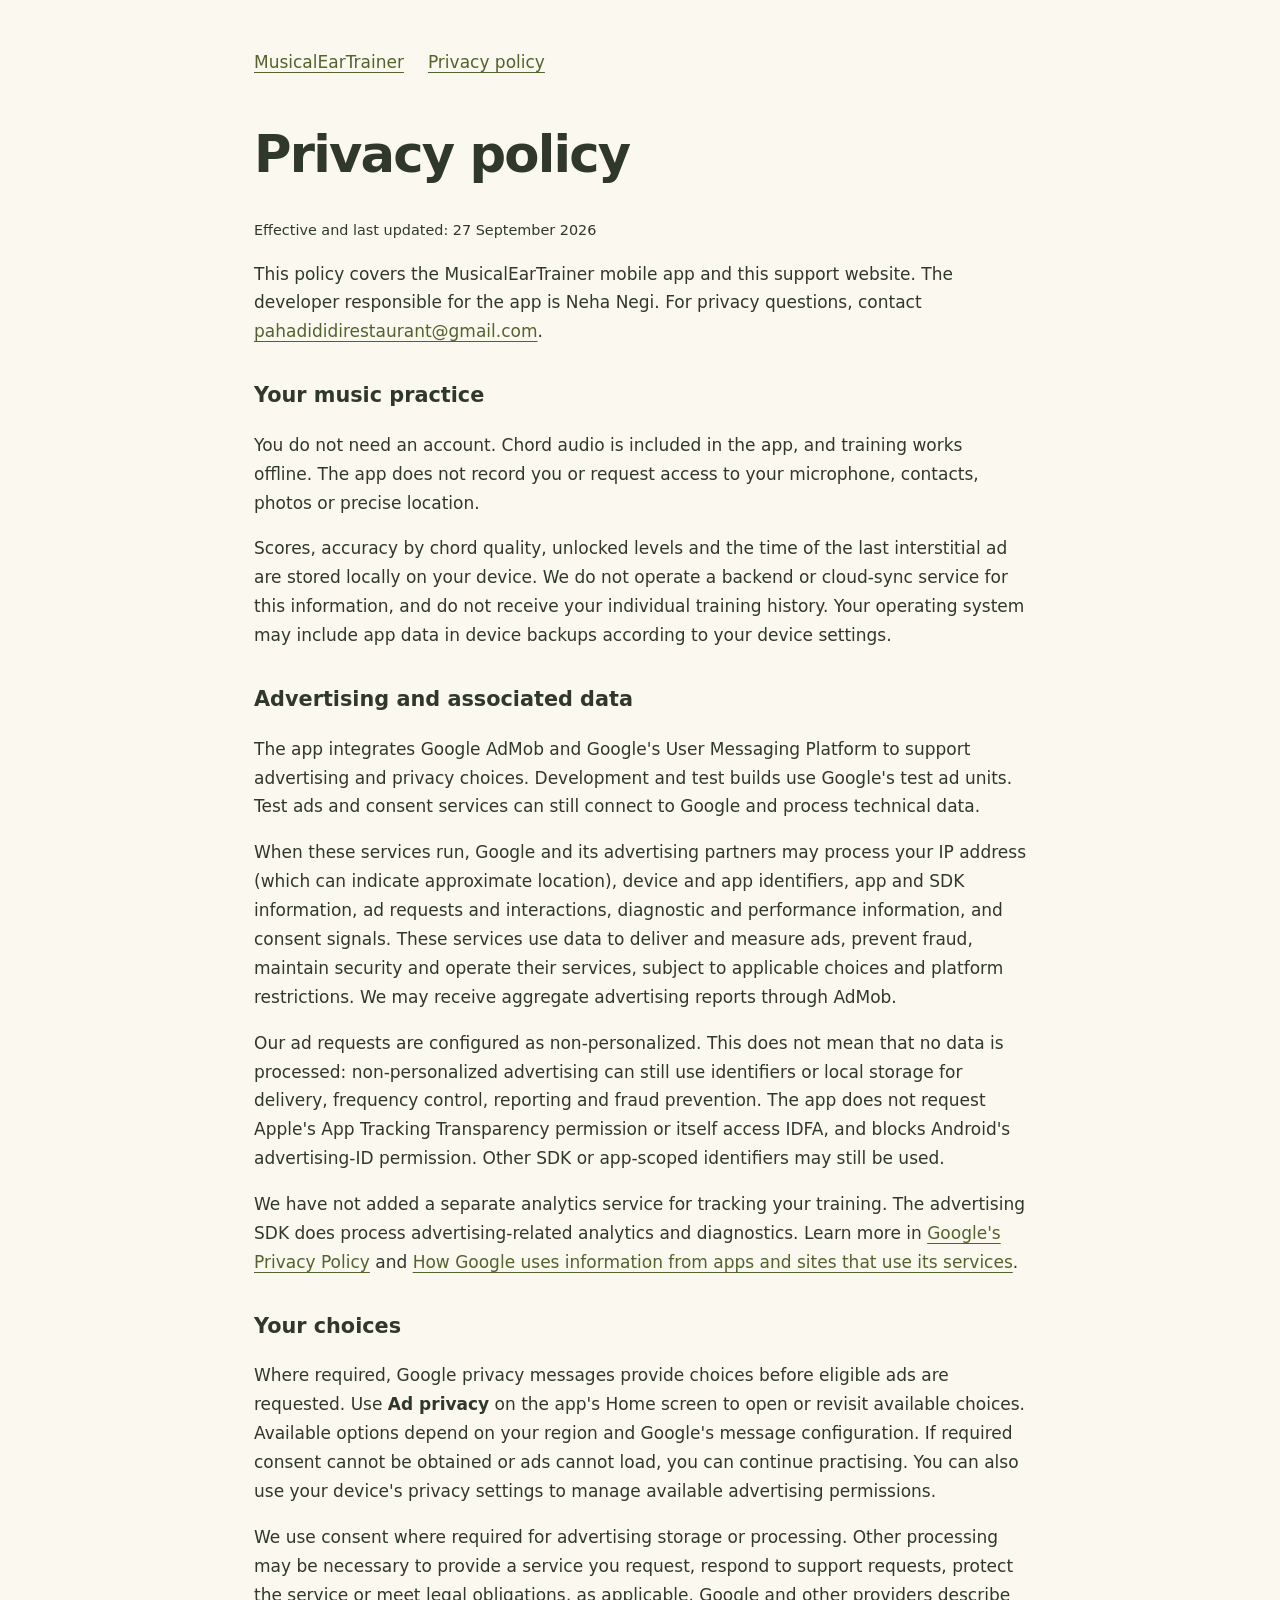
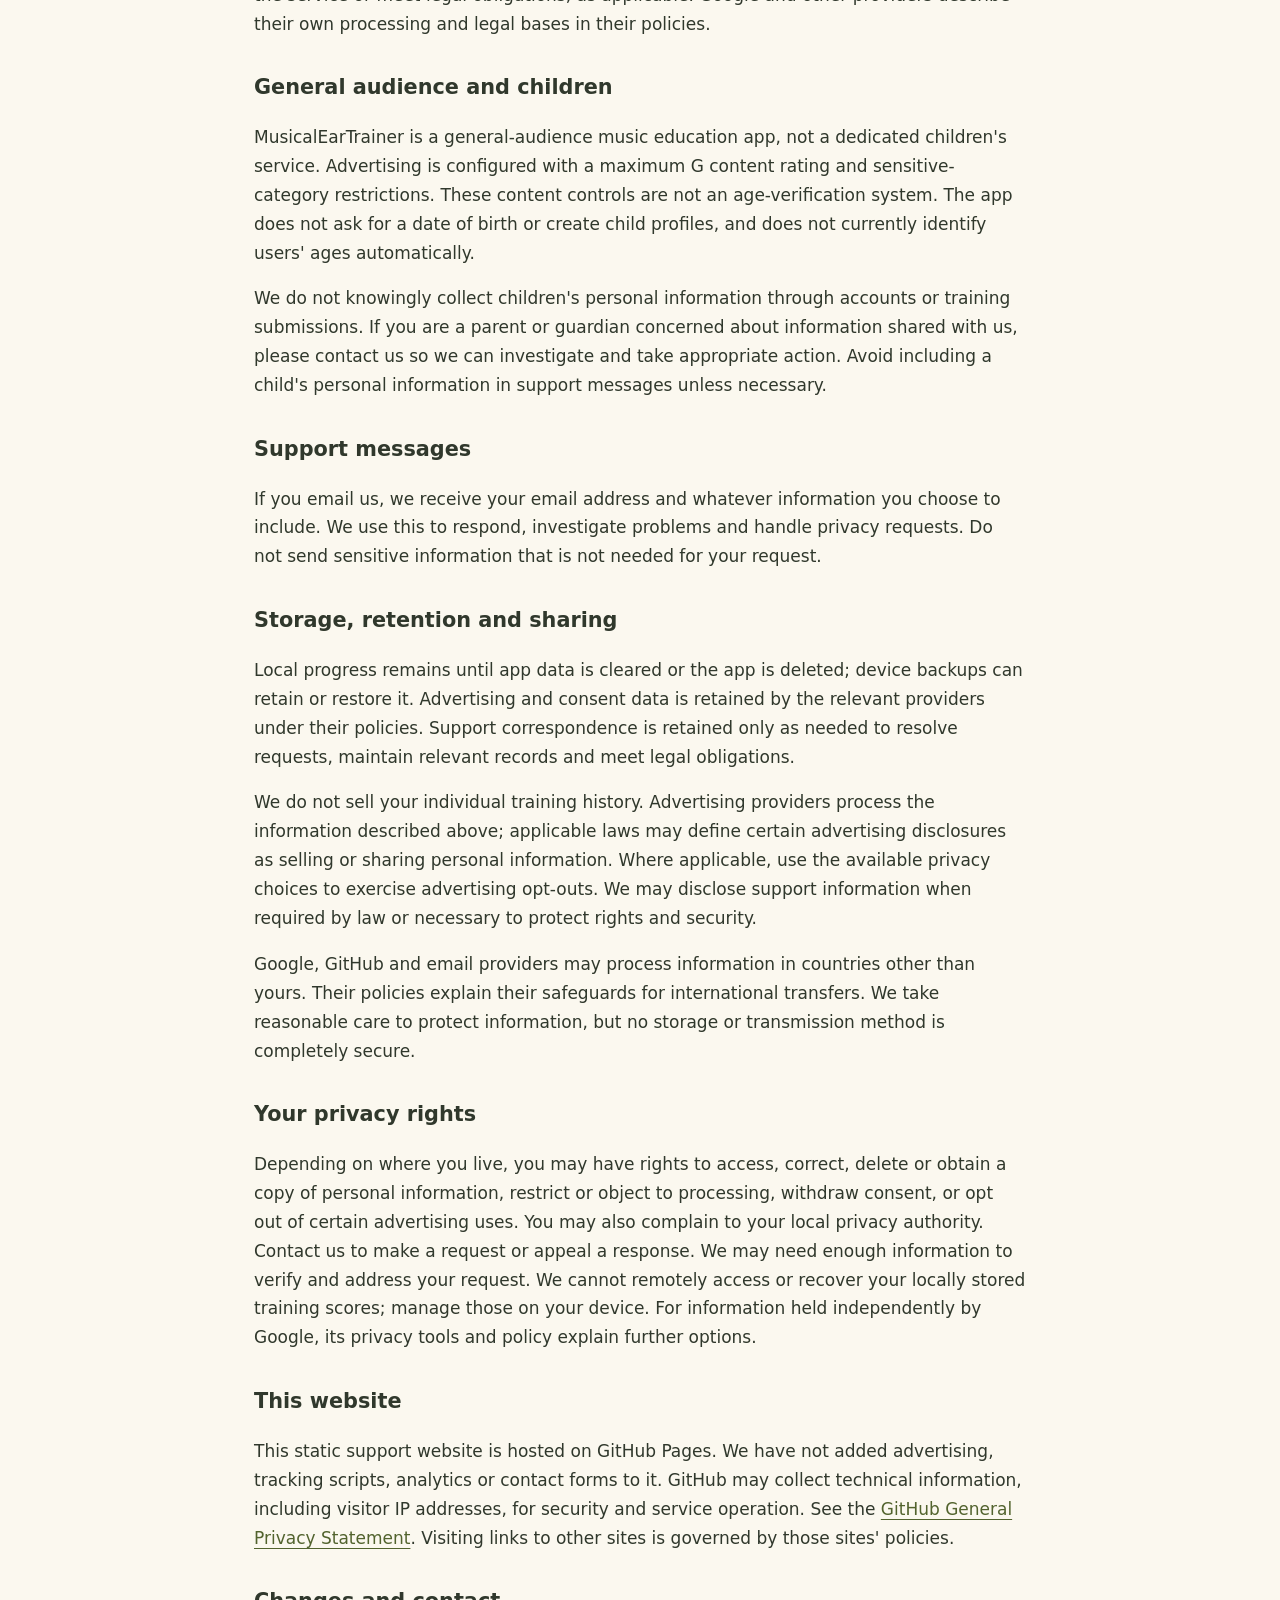
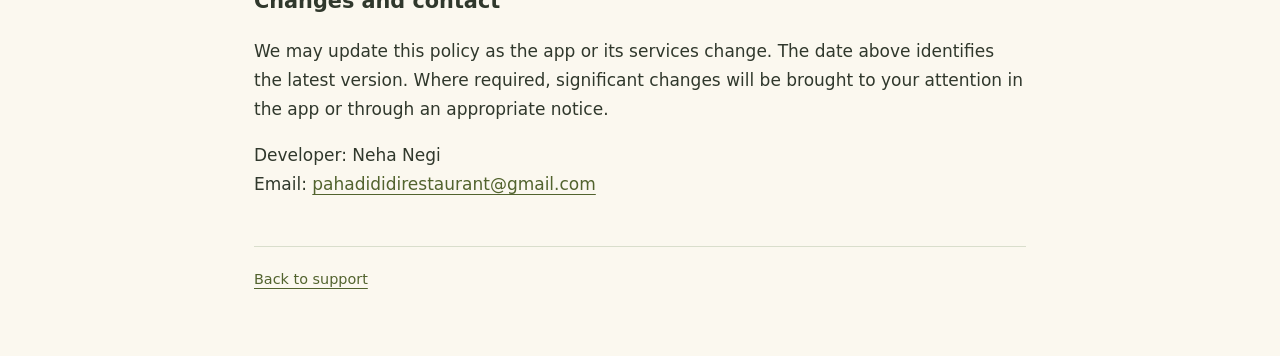
==== privacy/index.html @ 1f4c75d1 "Publish MusicalEarTrainer support and privacy policy" ====
<!doctype html><html lang="en"><head><meta charset="utf-8"><meta name="viewport" content="width=device-width,initial-scale=1"><meta name="description" content="Privacy policy for MusicalEarTrainer, developed by Neha Negi."><title>Privacy policy — MusicalEarTrainer</title><link rel="stylesheet" href="/style.css"></head><body><main><nav aria-label="Main"><a href="/">MusicalEarTrainer</a><a href="/privacy/" aria-current="page">Privacy policy</a></nav><h1>Privacy policy</h1><p class="date">Effective and last updated: 27 September 2026</p><p>This policy covers the MusicalEarTrainer mobile app and this support website. The developer responsible for the app is Neha Negi. For privacy questions, contact <a href="mailto:pahadididirestaurant@gmail.com">pahadididirestaurant@gmail.com</a>.</p>
<h2>Your music practice</h2><p>You do not need an account. Chord audio is included in the app, and training works offline. The app does not record you or request access to your microphone, contacts, photos or precise location.</p><p>Scores, accuracy by chord quality, unlocked levels and the time of the last interstitial ad are stored locally on your device. We do not operate a backend or cloud-sync service for this information, and do not receive your individual training history. Your operating system may include app data in device backups according to your device settings.</p>
<h2>Advertising and associated data</h2><p>The app integrates Google AdMob and Google's User Messaging Platform to support advertising and privacy choices. Development and test builds use Google's test ad units. Test ads and consent services can still connect to Google and process technical data.</p><p>When these services run, Google and its advertising partners may process your IP address (which can indicate approximate location), device and app identifiers, app and SDK information, ad requests and interactions, diagnostic and performance information, and consent signals. These services use data to deliver and measure ads, prevent fraud, maintain security and operate their services, subject to applicable choices and platform restrictions. We may receive aggregate advertising reports through AdMob.</p><p>Our ad requests are configured as non-personalized. This does not mean that no data is processed: non-personalized advertising can still use identifiers or local storage for delivery, frequency control, reporting and fraud prevention. The app does not request Apple's App Tracking Transparency permission or itself access IDFA, and blocks Android's advertising-ID permission. Other SDK or app-scoped identifiers may still be used.</p><p>We have not added a separate analytics service for tracking your training. The advertising SDK does process advertising-related analytics and diagnostics. Learn more in <a href="https://policies.google.com/privacy">Google's Privacy Policy</a> and <a href="https://policies.google.com/technologies/partner-sites">How Google uses information from apps and sites that use its services</a>.</p>
<h2>Your choices</h2><p>Where required, Google privacy messages provide choices before eligible ads are requested. Use <strong>Ad privacy</strong> on the app's Home screen to open or revisit available choices. Available options depend on your region and Google's message configuration. If required consent cannot be obtained or ads cannot load, you can continue practising. You can also use your device's privacy settings to manage available advertising permissions.</p><p>We use consent where required for advertising storage or processing. Other processing may be necessary to provide a service you request, respond to support requests, protect the service or meet legal obligations, as applicable. Google and other providers describe their own processing and legal bases in their policies.</p>
<h2>General audience and children</h2><p>MusicalEarTrainer is a general-audience music education app, not a dedicated children's service. Advertising is configured with a maximum G content rating and sensitive-category restrictions. These content controls are not an age-verification system. The app does not ask for a date of birth or create child profiles, and does not currently identify users' ages automatically.</p><p>We do not knowingly collect children's personal information through accounts or training submissions. If you are a parent or guardian concerned about information shared with us, please contact us so we can investigate and take appropriate action. Avoid including a child's personal information in support messages unless necessary.</p>
<h2>Support messages</h2><p>If you email us, we receive your email address and whatever information you choose to include. We use this to respond, investigate problems and handle privacy requests. Do not send sensitive information that is not needed for your request.</p>
<h2>Storage, retention and sharing</h2><p>Local progress remains until app data is cleared or the app is deleted; device backups can retain or restore it. Advertising and consent data is retained by the relevant providers under their policies. Support correspondence is retained only as needed to resolve requests, maintain relevant records and meet legal obligations.</p><p>We do not sell your individual training history. Advertising providers process the information described above; applicable laws may define certain advertising disclosures as selling or sharing personal information. Where applicable, use the available privacy choices to exercise advertising opt-outs. We may disclose support information when required by law or necessary to protect rights and security.</p><p>Google, GitHub and email providers may process information in countries other than yours. Their policies explain their safeguards for international transfers. We take reasonable care to protect information, but no storage or transmission method is completely secure.</p>
<h2>Your privacy rights</h2><p>Depending on where you live, you may have rights to access, correct, delete or obtain a copy of personal information, restrict or object to processing, withdraw consent, or opt out of certain advertising uses. You may also complain to your local privacy authority. Contact us to make a request or appeal a response. We may need enough information to verify and address your request. We cannot remotely access or recover your locally stored training scores; manage those on your device. For information held independently by Google, its privacy tools and policy explain further options.</p>
<h2>This website</h2><p>This static support website is hosted on GitHub Pages. We have not added advertising, tracking scripts, analytics or contact forms to it. GitHub may collect technical information, including visitor IP addresses, for security and service operation. See the <a href="https://docs.github.com/en/site-policy/privacy-policies/github-general-privacy-statement">GitHub General Privacy Statement</a>. Visiting links to other sites is governed by those sites' policies.</p>
<h2>Changes and contact</h2><p>We may update this policy as the app or its services change. The date above identifies the latest version. Where required, significant changes will be brought to your attention in the app or through an appropriate notice.</p><p>Developer: Neha Negi<br>Email: <a href="mailto:pahadididirestaurant@gmail.com">pahadididirestaurant@gmail.com</a></p><footer><a href="/">Back to support</a></footer></main></body></html>
---- style.css ----
:root{color-scheme:light dark;--bg:#fbf8ef;--ink:#30382c;--card:#fffdf7;--line:#d9decc;--link:#52632e}*{box-sizing:border-box}body{margin:0;background:var(--bg);color:var(--ink);font:17px/1.7 system-ui,sans-serif}main{max-width:820px;margin:0 auto;padding:48px 24px 64px}nav{display:flex;gap:24px;flex-wrap:wrap;margin-bottom:48px}a{color:var(--link);text-underline-offset:4px}h1{font-size:clamp(2rem,6vw,3.2rem);line-height:1.15;letter-spacing:-.035em}h2{font-size:1.3rem;margin-top:32px}p,li{max-width:72ch}.intro{font-size:1.2rem}.card{padding:24px;border:1px solid var(--line);border-radius:20px;background:var(--card);margin:28px 0}footer{margin-top:48px;border-top:1px solid var(--line);padding-top:20px;font-size:.9rem}.date{font-size:.9rem}a:focus-visible{outline:3px solid #ae80ca;outline-offset:4px}@media(prefers-color-scheme:dark){:root{--bg:#191d18;--ink:#edeede;--card:#242b20;--line:#4e5943;--link:#c4d89c}}
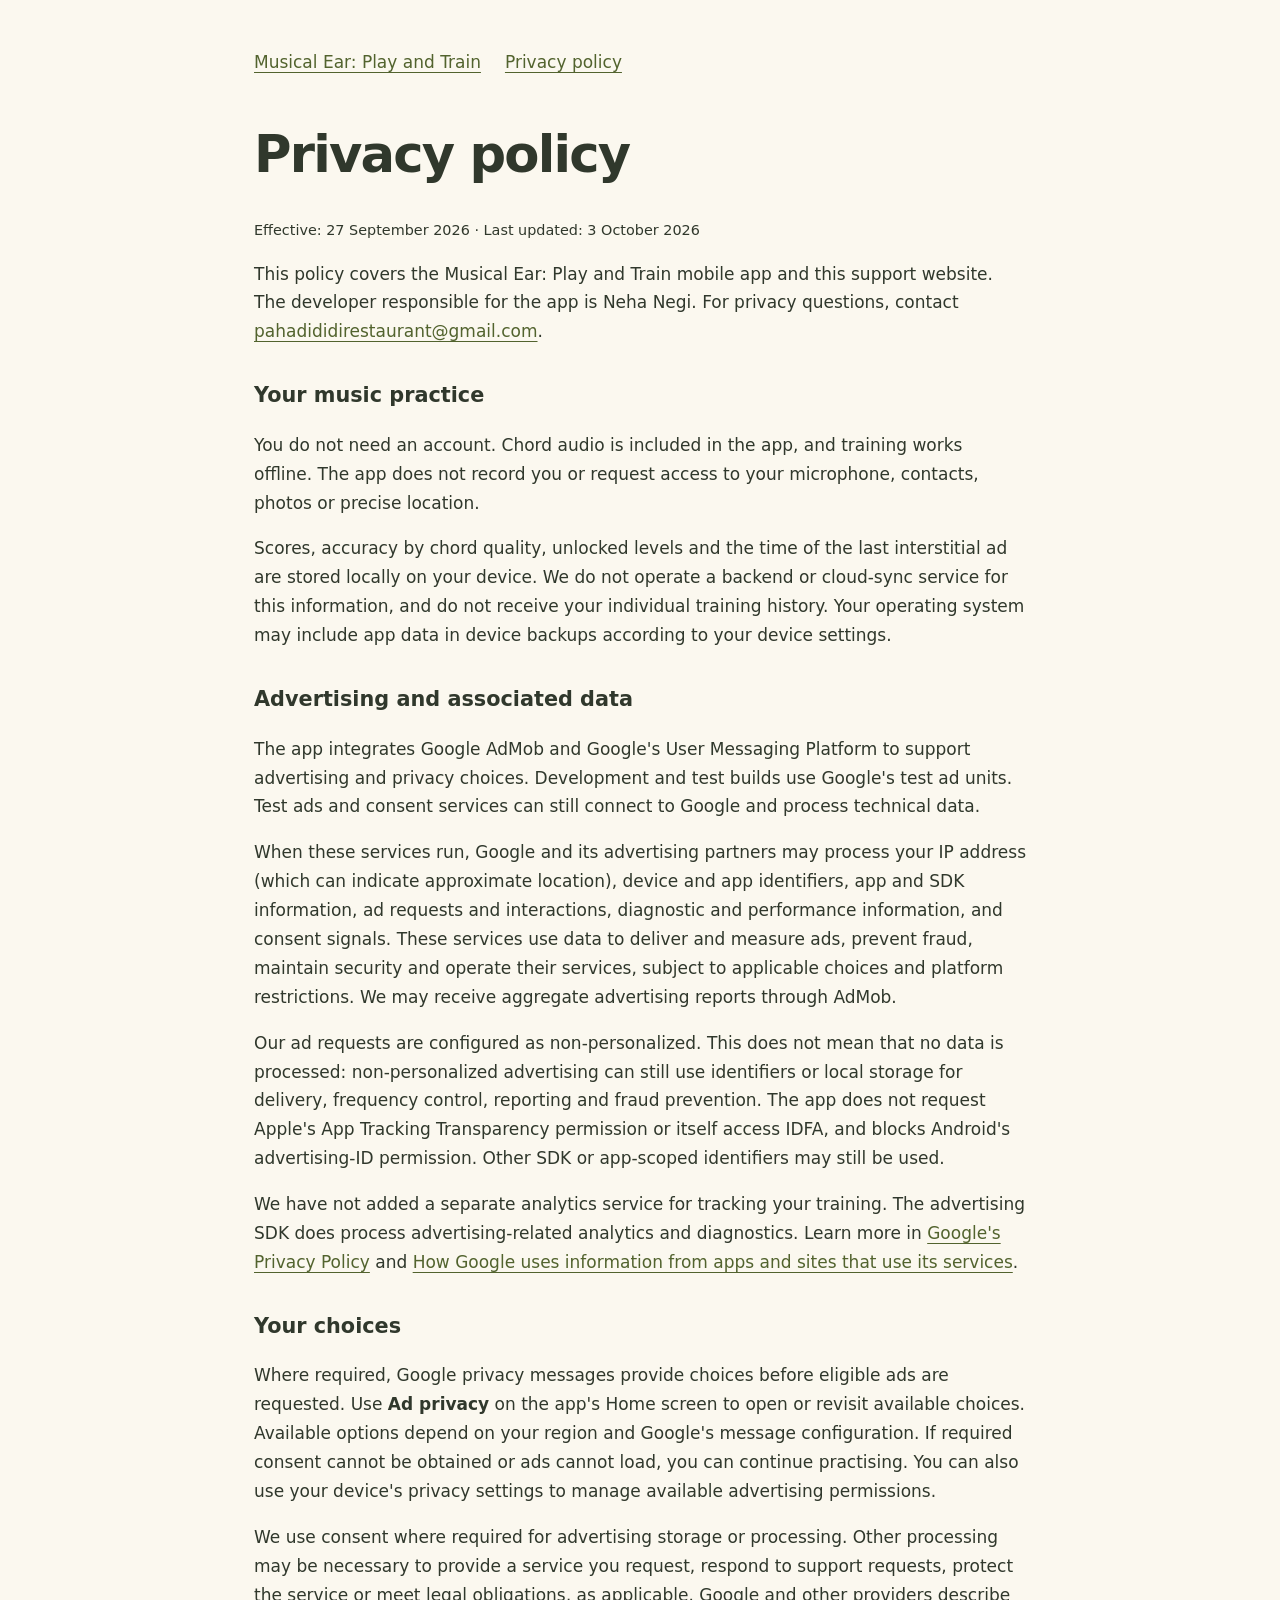
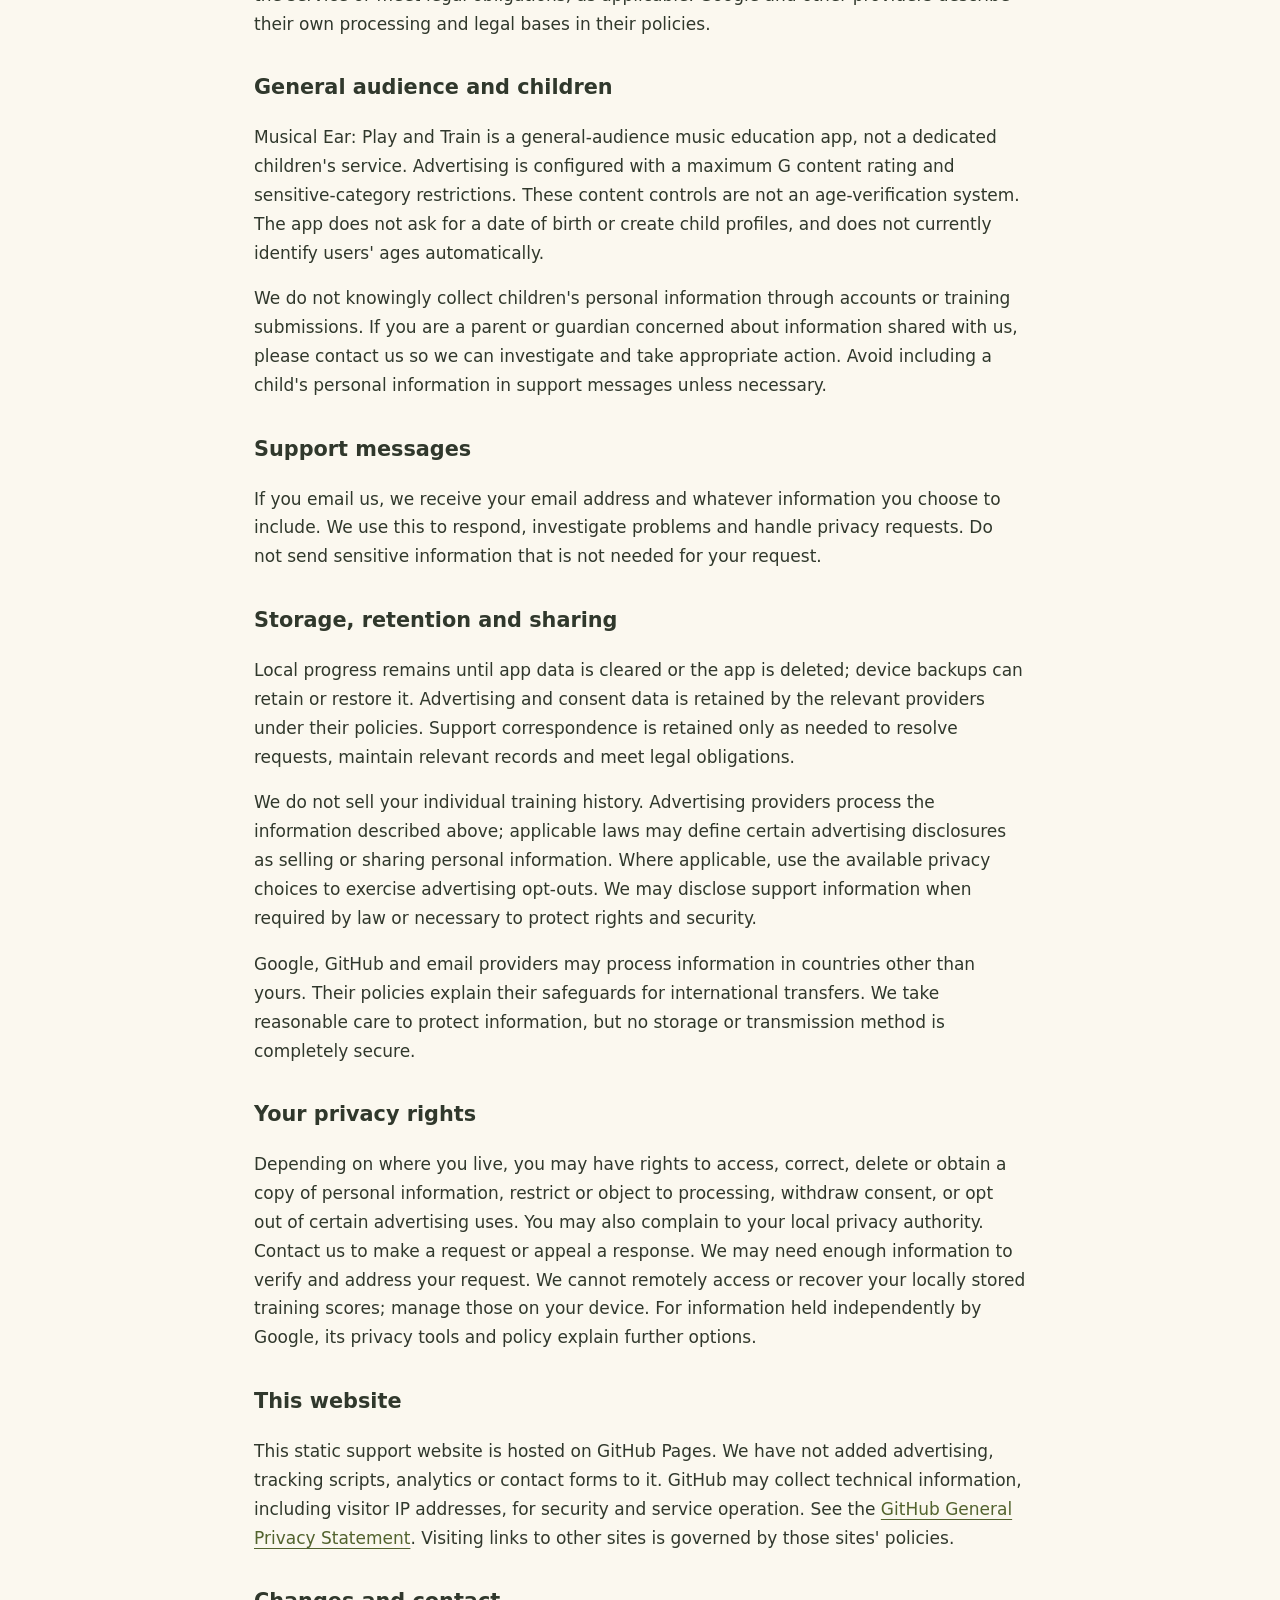
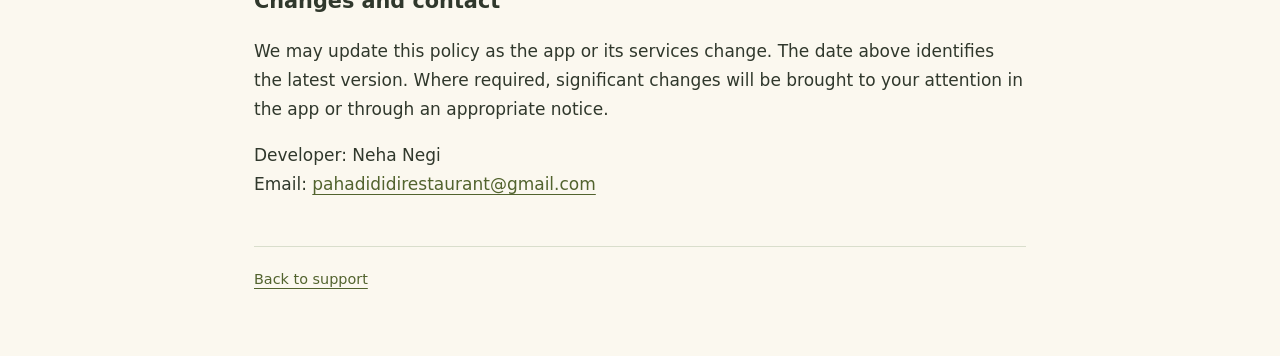
==== commit 5f3cee14: "Update public site to Musical Ear: Play and Train" ====
--- a/privacy/index.html
+++ b/privacy/index.html
@@ -1,8 +1,8 @@
-<!doctype html><html lang="en"><head><meta charset="utf-8"><meta name="viewport" content="width=device-width,initial-scale=1"><meta name="description" content="Privacy policy for MusicalEarTrainer, developed by Neha Negi."><title>Privacy policy — MusicalEarTrainer</title><link rel="stylesheet" href="/style.css"></head><body><main><nav aria-label="Main"><a href="/">MusicalEarTrainer</a><a href="/privacy/" aria-current="page">Privacy policy</a></nav><h1>Privacy policy</h1><p class="date">Effective and last updated: 27 September 2026</p><p>This policy covers the MusicalEarTrainer mobile app and this support website. The developer responsible for the app is Neha Negi. For privacy questions, contact <a href="mailto:pahadididirestaurant@gmail.com">pahadididirestaurant@gmail.com</a>.</p>
+<!doctype html><html lang="en"><head><meta charset="utf-8"><meta name="viewport" content="width=device-width,initial-scale=1"><meta name="description" content="Privacy policy for Musical Ear: Play and Train, developed by Neha Negi."><title>Privacy policy — Musical Ear: Play and Train</title><link rel="stylesheet" href="/style.css"></head><body><main><nav aria-label="Main"><a href="/">Musical Ear: Play and Train</a><a href="/privacy/" aria-current="page">Privacy policy</a></nav><h1>Privacy policy</h1><p class="date">Effective: 27 September 2026 · Last updated: 3 October 2026</p><p>This policy covers the Musical Ear: Play and Train mobile app and this support website. The developer responsible for the app is Neha Negi. For privacy questions, contact <a href="mailto:pahadididirestaurant@gmail.com">pahadididirestaurant@gmail.com</a>.</p>
 <h2>Your music practice</h2><p>You do not need an account. Chord audio is included in the app, and training works offline. The app does not record you or request access to your microphone, contacts, photos or precise location.</p><p>Scores, accuracy by chord quality, unlocked levels and the time of the last interstitial ad are stored locally on your device. We do not operate a backend or cloud-sync service for this information, and do not receive your individual training history. Your operating system may include app data in device backups according to your device settings.</p>
 <h2>Advertising and associated data</h2><p>The app integrates Google AdMob and Google's User Messaging Platform to support advertising and privacy choices. Development and test builds use Google's test ad units. Test ads and consent services can still connect to Google and process technical data.</p><p>When these services run, Google and its advertising partners may process your IP address (which can indicate approximate location), device and app identifiers, app and SDK information, ad requests and interactions, diagnostic and performance information, and consent signals. These services use data to deliver and measure ads, prevent fraud, maintain security and operate their services, subject to applicable choices and platform restrictions. We may receive aggregate advertising reports through AdMob.</p><p>Our ad requests are configured as non-personalized. This does not mean that no data is processed: non-personalized advertising can still use identifiers or local storage for delivery, frequency control, reporting and fraud prevention. The app does not request Apple's App Tracking Transparency permission or itself access IDFA, and blocks Android's advertising-ID permission. Other SDK or app-scoped identifiers may still be used.</p><p>We have not added a separate analytics service for tracking your training. The advertising SDK does process advertising-related analytics and diagnostics. Learn more in <a href="https://policies.google.com/privacy">Google's Privacy Policy</a> and <a href="https://policies.google.com/technologies/partner-sites">How Google uses information from apps and sites that use its services</a>.</p>
 <h2>Your choices</h2><p>Where required, Google privacy messages provide choices before eligible ads are requested. Use <strong>Ad privacy</strong> on the app's Home screen to open or revisit available choices. Available options depend on your region and Google's message configuration. If required consent cannot be obtained or ads cannot load, you can continue practising. You can also use your device's privacy settings to manage available advertising permissions.</p><p>We use consent where required for advertising storage or processing. Other processing may be necessary to provide a service you request, respond to support requests, protect the service or meet legal obligations, as applicable. Google and other providers describe their own processing and legal bases in their policies.</p>
-<h2>General audience and children</h2><p>MusicalEarTrainer is a general-audience music education app, not a dedicated children's service. Advertising is configured with a maximum G content rating and sensitive-category restrictions. These content controls are not an age-verification system. The app does not ask for a date of birth or create child profiles, and does not currently identify users' ages automatically.</p><p>We do not knowingly collect children's personal information through accounts or training submissions. If you are a parent or guardian concerned about information shared with us, please contact us so we can investigate and take appropriate action. Avoid including a child's personal information in support messages unless necessary.</p>
+<h2>General audience and children</h2><p>Musical Ear: Play and Train is a general-audience music education app, not a dedicated children's service. Advertising is configured with a maximum G content rating and sensitive-category restrictions. These content controls are not an age-verification system. The app does not ask for a date of birth or create child profiles, and does not currently identify users' ages automatically.</p><p>We do not knowingly collect children's personal information through accounts or training submissions. If you are a parent or guardian concerned about information shared with us, please contact us so we can investigate and take appropriate action. Avoid including a child's personal information in support messages unless necessary.</p>
 <h2>Support messages</h2><p>If you email us, we receive your email address and whatever information you choose to include. We use this to respond, investigate problems and handle privacy requests. Do not send sensitive information that is not needed for your request.</p>
 <h2>Storage, retention and sharing</h2><p>Local progress remains until app data is cleared or the app is deleted; device backups can retain or restore it. Advertising and consent data is retained by the relevant providers under their policies. Support correspondence is retained only as needed to resolve requests, maintain relevant records and meet legal obligations.</p><p>We do not sell your individual training history. Advertising providers process the information described above; applicable laws may define certain advertising disclosures as selling or sharing personal information. Where applicable, use the available privacy choices to exercise advertising opt-outs. We may disclose support information when required by law or necessary to protect rights and security.</p><p>Google, GitHub and email providers may process information in countries other than yours. Their policies explain their safeguards for international transfers. We take reasonable care to protect information, but no storage or transmission method is completely secure.</p>
 <h2>Your privacy rights</h2><p>Depending on where you live, you may have rights to access, correct, delete or obtain a copy of personal information, restrict or object to processing, withdraw consent, or opt out of certain advertising uses. You may also complain to your local privacy authority. Contact us to make a request or appeal a response. We may need enough information to verify and address your request. We cannot remotely access or recover your locally stored training scores; manage those on your device. For information held independently by Google, its privacy tools and policy explain further options.</p>
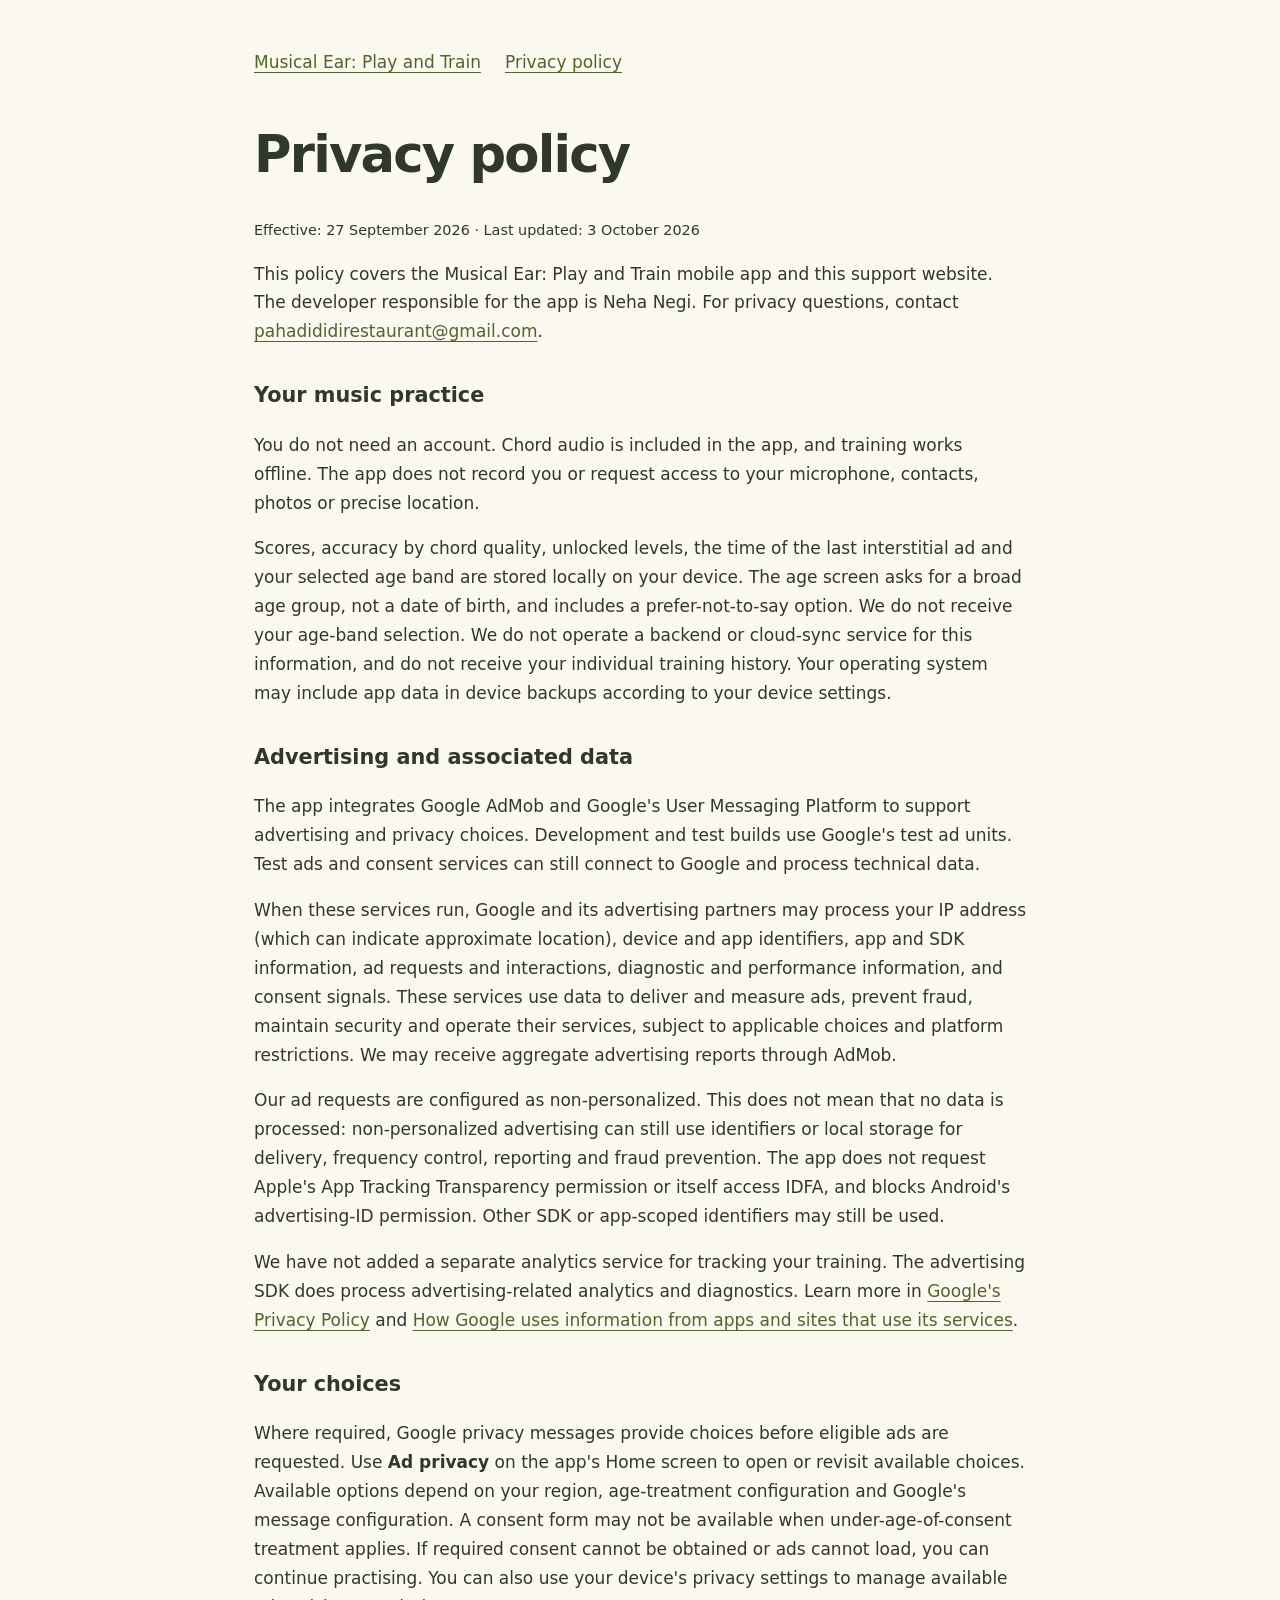
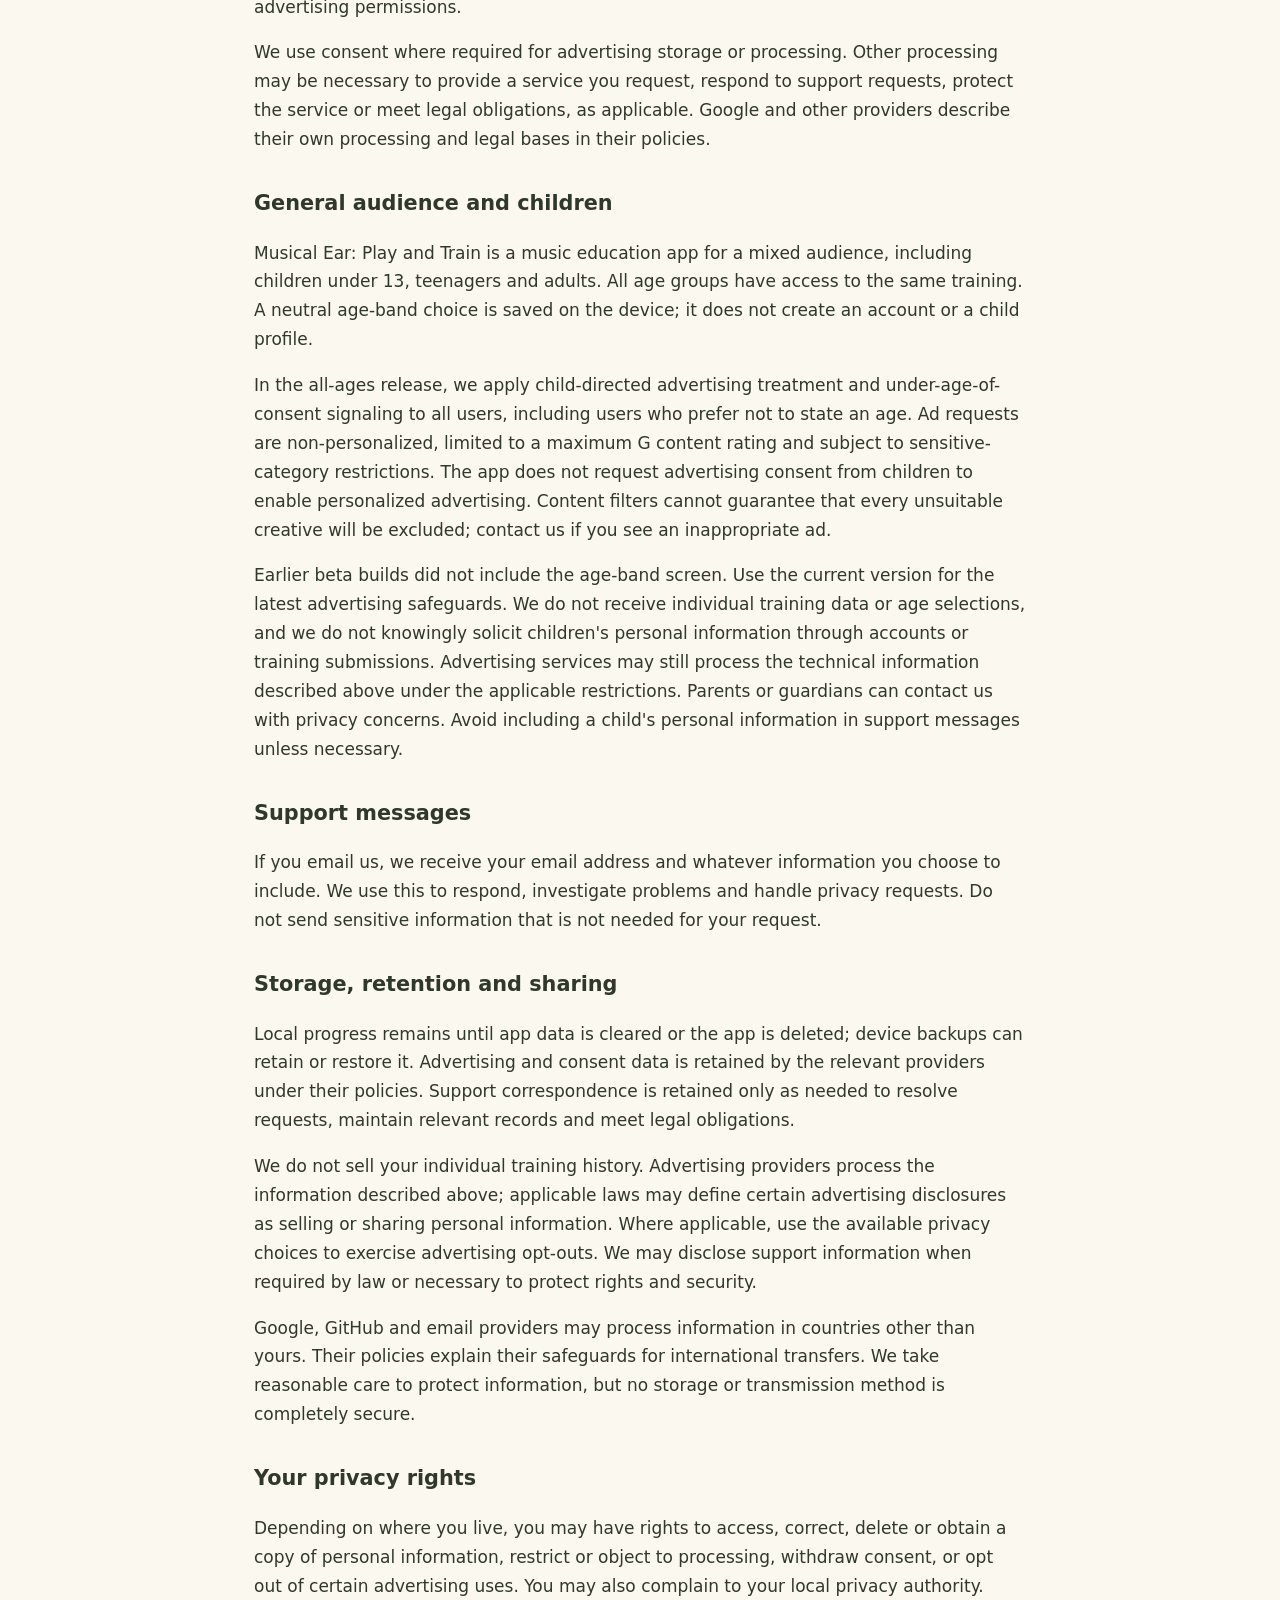
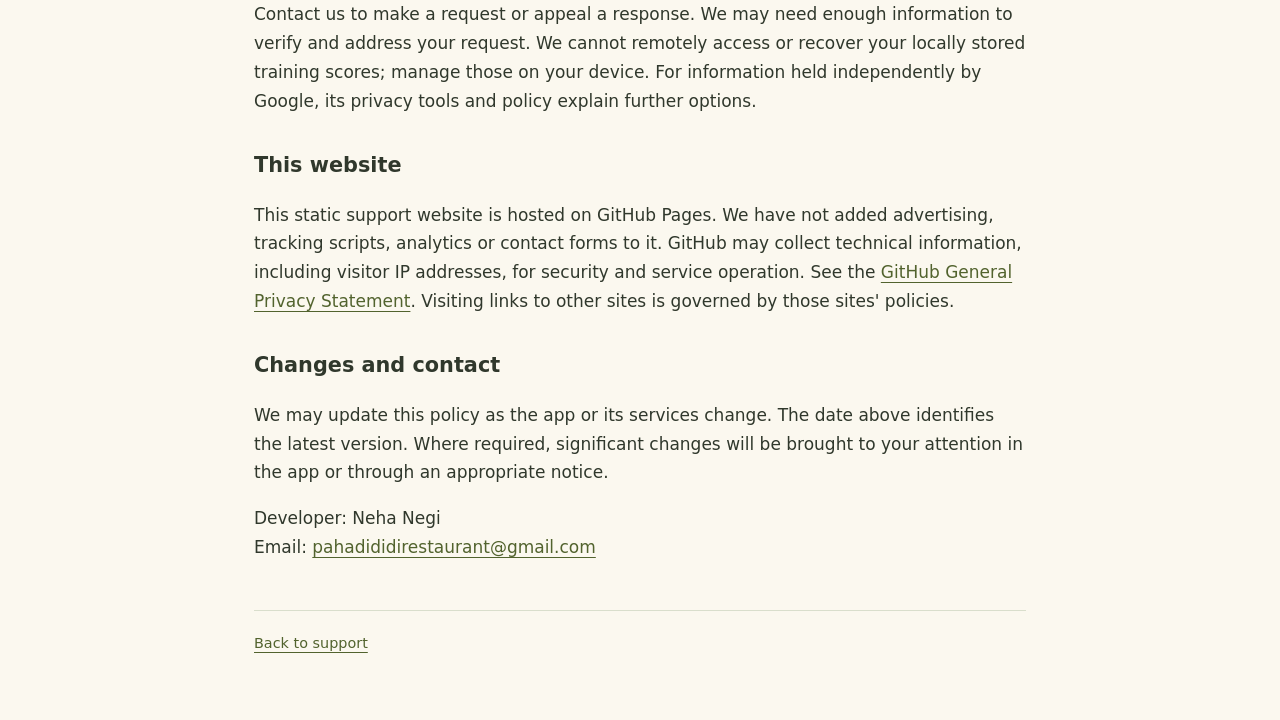
==== commit 6c93660c: "Describe all-ages privacy safeguards" ====
--- a/privacy/index.html
+++ b/privacy/index.html
@@ -1,8 +1,8 @@
 <!doctype html><html lang="en"><head><meta charset="utf-8"><meta name="viewport" content="width=device-width,initial-scale=1"><meta name="description" content="Privacy policy for Musical Ear: Play and Train, developed by Neha Negi."><title>Privacy policy — Musical Ear: Play and Train</title><link rel="stylesheet" href="/style.css"></head><body><main><nav aria-label="Main"><a href="/">Musical Ear: Play and Train</a><a href="/privacy/" aria-current="page">Privacy policy</a></nav><h1>Privacy policy</h1><p class="date">Effective: 27 September 2026 · Last updated: 3 October 2026</p><p>This policy covers the Musical Ear: Play and Train mobile app and this support website. The developer responsible for the app is Neha Negi. For privacy questions, contact <a href="mailto:pahadididirestaurant@gmail.com">pahadididirestaurant@gmail.com</a>.</p>
-<h2>Your music practice</h2><p>You do not need an account. Chord audio is included in the app, and training works offline. The app does not record you or request access to your microphone, contacts, photos or precise location.</p><p>Scores, accuracy by chord quality, unlocked levels and the time of the last interstitial ad are stored locally on your device. We do not operate a backend or cloud-sync service for this information, and do not receive your individual training history. Your operating system may include app data in device backups according to your device settings.</p>
+<h2>Your music practice</h2><p>You do not need an account. Chord audio is included in the app, and training works offline. The app does not record you or request access to your microphone, contacts, photos or precise location.</p><p>Scores, accuracy by chord quality, unlocked levels, the time of the last interstitial ad and your selected age band are stored locally on your device. The age screen asks for a broad age group, not a date of birth, and includes a prefer-not-to-say option. We do not receive your age-band selection. We do not operate a backend or cloud-sync service for this information, and do not receive your individual training history. Your operating system may include app data in device backups according to your device settings.</p>
 <h2>Advertising and associated data</h2><p>The app integrates Google AdMob and Google's User Messaging Platform to support advertising and privacy choices. Development and test builds use Google's test ad units. Test ads and consent services can still connect to Google and process technical data.</p><p>When these services run, Google and its advertising partners may process your IP address (which can indicate approximate location), device and app identifiers, app and SDK information, ad requests and interactions, diagnostic and performance information, and consent signals. These services use data to deliver and measure ads, prevent fraud, maintain security and operate their services, subject to applicable choices and platform restrictions. We may receive aggregate advertising reports through AdMob.</p><p>Our ad requests are configured as non-personalized. This does not mean that no data is processed: non-personalized advertising can still use identifiers or local storage for delivery, frequency control, reporting and fraud prevention. The app does not request Apple's App Tracking Transparency permission or itself access IDFA, and blocks Android's advertising-ID permission. Other SDK or app-scoped identifiers may still be used.</p><p>We have not added a separate analytics service for tracking your training. The advertising SDK does process advertising-related analytics and diagnostics. Learn more in <a href="https://policies.google.com/privacy">Google's Privacy Policy</a> and <a href="https://policies.google.com/technologies/partner-sites">How Google uses information from apps and sites that use its services</a>.</p>
-<h2>Your choices</h2><p>Where required, Google privacy messages provide choices before eligible ads are requested. Use <strong>Ad privacy</strong> on the app's Home screen to open or revisit available choices. Available options depend on your region and Google's message configuration. If required consent cannot be obtained or ads cannot load, you can continue practising. You can also use your device's privacy settings to manage available advertising permissions.</p><p>We use consent where required for advertising storage or processing. Other processing may be necessary to provide a service you request, respond to support requests, protect the service or meet legal obligations, as applicable. Google and other providers describe their own processing and legal bases in their policies.</p>
-<h2>General audience and children</h2><p>Musical Ear: Play and Train is a general-audience music education app, not a dedicated children's service. Advertising is configured with a maximum G content rating and sensitive-category restrictions. These content controls are not an age-verification system. The app does not ask for a date of birth or create child profiles, and does not currently identify users' ages automatically.</p><p>We do not knowingly collect children's personal information through accounts or training submissions. If you are a parent or guardian concerned about information shared with us, please contact us so we can investigate and take appropriate action. Avoid including a child's personal information in support messages unless necessary.</p>
+<h2>Your choices</h2><p>Where required, Google privacy messages provide choices before eligible ads are requested. Use <strong>Ad privacy</strong> on the app's Home screen to open or revisit available choices. Available options depend on your region, age-treatment configuration and Google's message configuration. A consent form may not be available when under-age-of-consent treatment applies. If required consent cannot be obtained or ads cannot load, you can continue practising. You can also use your device's privacy settings to manage available advertising permissions.</p><p>We use consent where required for advertising storage or processing. Other processing may be necessary to provide a service you request, respond to support requests, protect the service or meet legal obligations, as applicable. Google and other providers describe their own processing and legal bases in their policies.</p>
+<h2>General audience and children</h2><p>Musical Ear: Play and Train is a music education app for a mixed audience, including children under 13, teenagers and adults. All age groups have access to the same training. A neutral age-band choice is saved on the device; it does not create an account or a child profile.</p><p>In the all-ages release, we apply child-directed advertising treatment and under-age-of-consent signaling to all users, including users who prefer not to state an age. Ad requests are non-personalized, limited to a maximum G content rating and subject to sensitive-category restrictions. The app does not request advertising consent from children to enable personalized advertising. Content filters cannot guarantee that every unsuitable creative will be excluded; contact us if you see an inappropriate ad.</p><p>Earlier beta builds did not include the age-band screen. Use the current version for the latest advertising safeguards. We do not receive individual training data or age selections, and we do not knowingly solicit children's personal information through accounts or training submissions. Advertising services may still process the technical information described above under the applicable restrictions. Parents or guardians can contact us with privacy concerns. Avoid including a child's personal information in support messages unless necessary.</p>
 <h2>Support messages</h2><p>If you email us, we receive your email address and whatever information you choose to include. We use this to respond, investigate problems and handle privacy requests. Do not send sensitive information that is not needed for your request.</p>
 <h2>Storage, retention and sharing</h2><p>Local progress remains until app data is cleared or the app is deleted; device backups can retain or restore it. Advertising and consent data is retained by the relevant providers under their policies. Support correspondence is retained only as needed to resolve requests, maintain relevant records and meet legal obligations.</p><p>We do not sell your individual training history. Advertising providers process the information described above; applicable laws may define certain advertising disclosures as selling or sharing personal information. Where applicable, use the available privacy choices to exercise advertising opt-outs. We may disclose support information when required by law or necessary to protect rights and security.</p><p>Google, GitHub and email providers may process information in countries other than yours. Their policies explain their safeguards for international transfers. We take reasonable care to protect information, but no storage or transmission method is completely secure.</p>
 <h2>Your privacy rights</h2><p>Depending on where you live, you may have rights to access, correct, delete or obtain a copy of personal information, restrict or object to processing, withdraw consent, or opt out of certain advertising uses. You may also complain to your local privacy authority. Contact us to make a request or appeal a response. We may need enough information to verify and address your request. We cannot remotely access or recover your locally stored training scores; manage those on your device. For information held independently by Google, its privacy tools and policy explain further options.</p>
